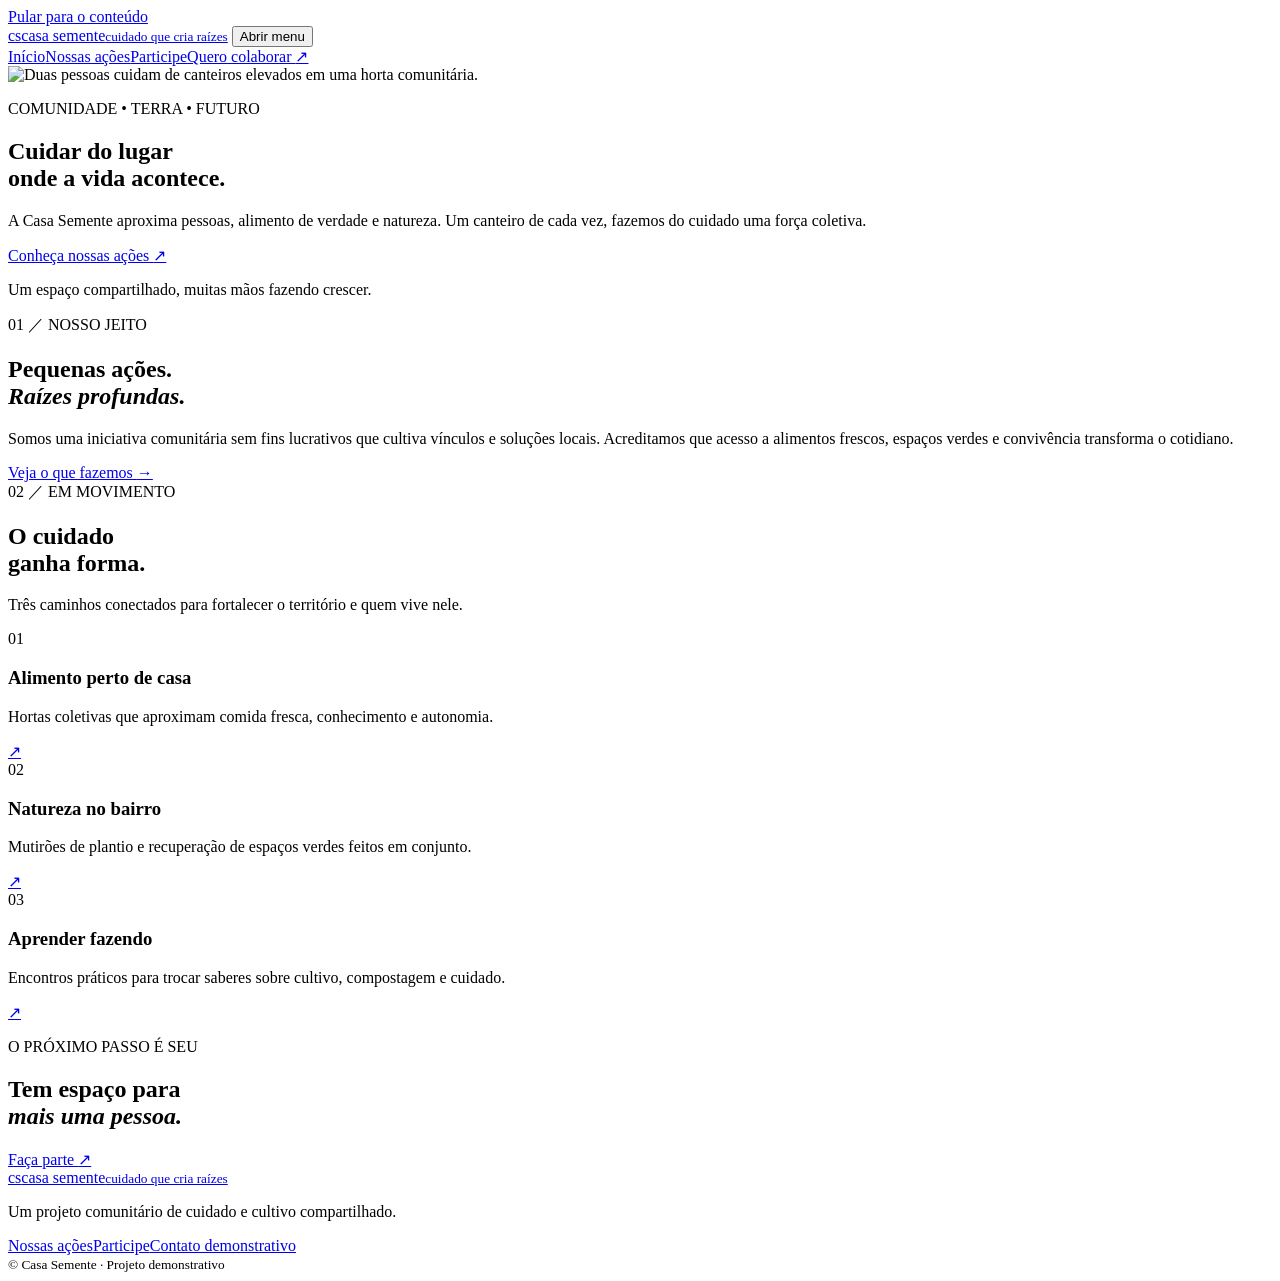
==== index.html @ de277dac "Add files via upload" ====
<!doctype html>
<html lang="pt-BR">
  <head>
    <meta charset="UTF-8" />
    <meta name="viewport" content="width=device-width, initial-scale=1.0" />
    <meta name="theme-color" content="#f6f4ea" />
    <meta name="description" content="Conheça a Casa Semente, suas ações de cuidado comunitário e formas de colaborar." />
    <title>Casa Semente | Cuidar do lugar onde a vida acontece</title>
    <link rel="stylesheet" href="src/site.css" />
    <script defer src="src/site.js"></script>
  </head>
  <body>
    <a class="skip-link" href="#conteudo">Pular para o conteúdo</a>
    <header class="site-header">
      <a class="wordmark" href="index.html" aria-label="Casa Semente, página inicial"><span class="wordmark-symbol" aria-hidden="true">cs</span><span>casa semente<small>cuidado que cria raízes</small></span></a>
      <button class="menu-toggle" type="button" aria-expanded="false" aria-controls="site-nav"><span class="menu-icon" aria-hidden="true"></span><span class="visually-hidden">Abrir menu</span></button>
      <nav class="site-nav" id="site-nav" aria-label="Navegação principal"><a href="index.html" aria-current="page">Início</a><a href="projetos.html">Nossas ações</a><a href="cadastro.html">Participe</a><a class="nav-cta" href="cadastro.html#formulario">Quero colaborar <span aria-hidden="true">↗</span></a></nav>
    </header>
    <main id="conteudo">
      <section class="home-hero" aria-labelledby="hero-title">
        <picture class="hero-image"><source srcset="assets/horta-comunitaria.webp" type="image/webp" /><img src="assets/horta-comunitaria.jpg" alt="Duas pessoas cuidam de canteiros elevados em uma horta comunitária." width="1440" height="900" fetchpriority="high" /></picture>
        <div class="hero-shade"></div>
        <div class="hero-content"><p class="eyebrow light-eyebrow"><span></span> COMUNIDADE • TERRA • FUTURO</p><h1 id="hero-title">Cuidar do lugar<br />onde a vida acontece.</h1><p class="hero-intro">A Casa Semente aproxima pessoas, alimento de verdade e natureza. Um canteiro de cada vez, fazemos do cuidado uma força coletiva.</p><a class="button button-coral" href="projetos.html">Conheça nossas ações <span aria-hidden="true">↗</span></a></div>
        <p class="hero-caption">Um espaço compartilhado, muitas mãos fazendo crescer.</p>
      </section>
      <section class="intro-band section-wrap" aria-labelledby="intro-title"><div class="section-index">01 <span>／</span> NOSSO JEITO</div><div class="intro-copy"><h2 id="intro-title">Pequenas ações.<br /><em>Raízes profundas.</em></h2><div class="intro-description"><p>Somos uma iniciativa comunitária sem fins lucrativos que cultiva vínculos e soluções locais. Acreditamos que acesso a alimentos frescos, espaços verdes e convivência transforma o cotidiano.</p><a class="text-link" href="projetos.html">Veja o que fazemos <span aria-hidden="true">→</span></a></div></div></section>
      <section class="focus-band" aria-labelledby="focus-title"><div class="section-wrap focus-inner"><div class="section-index">02 <span>／</span> EM MOVIMENTO</div><div class="focus-heading"><h2 id="focus-title">O cuidado<br />ganha forma.</h2><p>Três caminhos conectados para fortalecer o território e quem vive nele.</p></div><div class="focus-list">
        <article class="focus-item"><span class="focus-number">01</span><div><h3>Alimento perto de casa</h3><p>Hortas coletivas que aproximam comida fresca, conhecimento e autonomia.</p></div><a class="focus-mark" href="projetos.html#hortas" aria-label="Saiba mais sobre as hortas">↗</a></article>
        <article class="focus-item"><span class="focus-number">02</span><div><h3>Natureza no bairro</h3><p>Mutirões de plantio e recuperação de espaços verdes feitos em conjunto.</p></div><a class="focus-mark" href="projetos.html#mutiroes" aria-label="Saiba mais sobre os mutirões">↗</a></article>
        <article class="focus-item"><span class="focus-number">03</span><div><h3>Aprender fazendo</h3><p>Encontros práticos para trocar saberes sobre cultivo, compostagem e cuidado.</p></div><a class="focus-mark" href="projetos.html#aprendizado" aria-label="Saiba mais sobre os encontros">↗</a></article>
      </div></div></section>
      <section class="join-band section-wrap" aria-labelledby="join-title"><p class="eyebrow">O PRÓXIMO PASSO É SEU</p><div class="join-row"><h2 id="join-title">Tem espaço para<br /><em>mais uma pessoa.</em></h2><a class="button button-dark" href="cadastro.html">Faça parte <span aria-hidden="true">↗</span></a></div></section>
    </main>
    <footer class="site-footer"><a class="wordmark footer-wordmark" href="index.html"><span class="wordmark-symbol" aria-hidden="true">cs</span><span>casa semente<small>cuidado que cria raízes</small></span></a><p>Um projeto comunitário de cuidado e cultivo compartilhado.</p><div class="footer-links"><a href="projetos.html">Nossas ações</a><a href="cadastro.html">Participe</a><a href="mailto:contato@example.org">Contato demonstrativo</a></div><small class="copyright">© Casa Semente · Projeto demonstrativo</small></footer>
  </body>
</html>
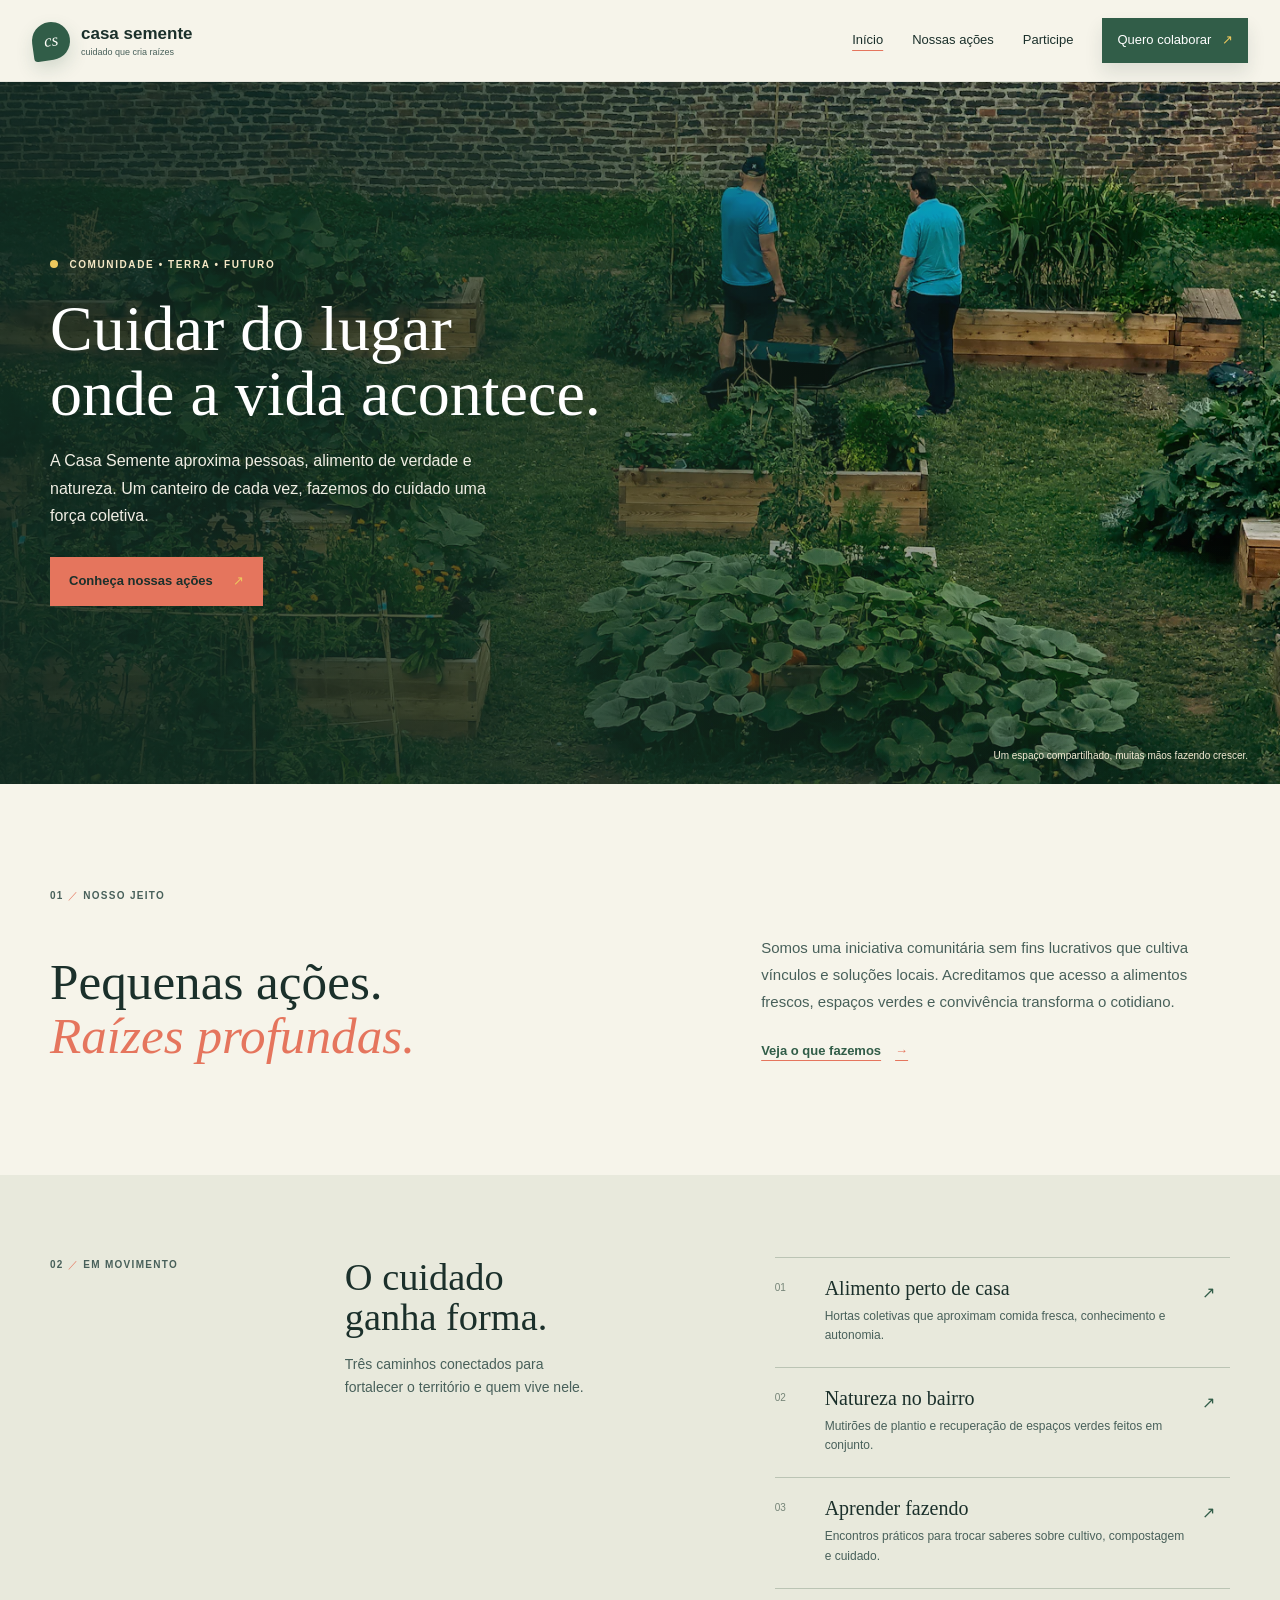
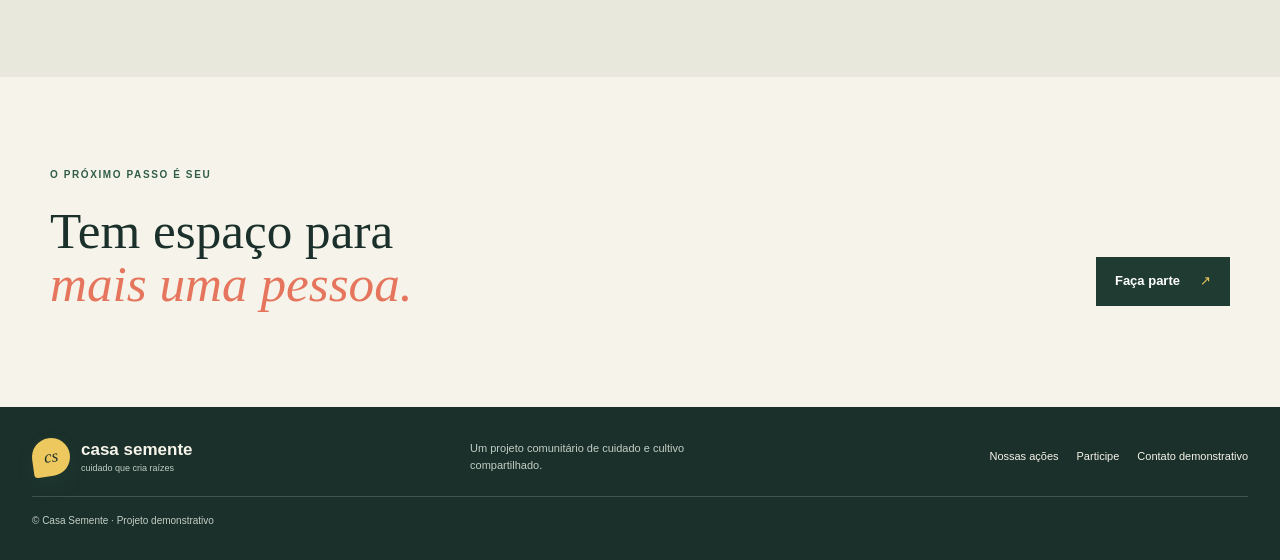
==== commit 0a763762: ":tada: Commit inicial" ====
--- a/index.html
+++ b/index.html
@@ -1,36 +1,36 @@
-<!doctype html>
-<html lang="pt-BR">
-  <head>
-    <meta charset="UTF-8" />
-    <meta name="viewport" content="width=device-width, initial-scale=1.0" />
-    <meta name="theme-color" content="#f6f4ea" />
-    <meta name="description" content="Conheça a Casa Semente, suas ações de cuidado comunitário e formas de colaborar." />
-    <title>Casa Semente | Cuidar do lugar onde a vida acontece</title>
-    <link rel="stylesheet" href="src/site.css" />
-    <script defer src="src/site.js"></script>
-  </head>
-  <body>
-    <a class="skip-link" href="#conteudo">Pular para o conteúdo</a>
-    <header class="site-header">
-      <a class="wordmark" href="index.html" aria-label="Casa Semente, página inicial"><span class="wordmark-symbol" aria-hidden="true">cs</span><span>casa semente<small>cuidado que cria raízes</small></span></a>
-      <button class="menu-toggle" type="button" aria-expanded="false" aria-controls="site-nav"><span class="menu-icon" aria-hidden="true"></span><span class="visually-hidden">Abrir menu</span></button>
-      <nav class="site-nav" id="site-nav" aria-label="Navegação principal"><a href="index.html" aria-current="page">Início</a><a href="projetos.html">Nossas ações</a><a href="cadastro.html">Participe</a><a class="nav-cta" href="cadastro.html#formulario">Quero colaborar <span aria-hidden="true">↗</span></a></nav>
-    </header>
-    <main id="conteudo">
-      <section class="home-hero" aria-labelledby="hero-title">
-        <picture class="hero-image"><source srcset="assets/horta-comunitaria.webp" type="image/webp" /><img src="assets/horta-comunitaria.jpg" alt="Duas pessoas cuidam de canteiros elevados em uma horta comunitária." width="1440" height="900" fetchpriority="high" /></picture>
-        <div class="hero-shade"></div>
-        <div class="hero-content"><p class="eyebrow light-eyebrow"><span></span> COMUNIDADE • TERRA • FUTURO</p><h1 id="hero-title">Cuidar do lugar<br />onde a vida acontece.</h1><p class="hero-intro">A Casa Semente aproxima pessoas, alimento de verdade e natureza. Um canteiro de cada vez, fazemos do cuidado uma força coletiva.</p><a class="button button-coral" href="projetos.html">Conheça nossas ações <span aria-hidden="true">↗</span></a></div>
-        <p class="hero-caption">Um espaço compartilhado, muitas mãos fazendo crescer.</p>
-      </section>
-      <section class="intro-band section-wrap" aria-labelledby="intro-title"><div class="section-index">01 <span>／</span> NOSSO JEITO</div><div class="intro-copy"><h2 id="intro-title">Pequenas ações.<br /><em>Raízes profundas.</em></h2><div class="intro-description"><p>Somos uma iniciativa comunitária sem fins lucrativos que cultiva vínculos e soluções locais. Acreditamos que acesso a alimentos frescos, espaços verdes e convivência transforma o cotidiano.</p><a class="text-link" href="projetos.html">Veja o que fazemos <span aria-hidden="true">→</span></a></div></div></section>
-      <section class="focus-band" aria-labelledby="focus-title"><div class="section-wrap focus-inner"><div class="section-index">02 <span>／</span> EM MOVIMENTO</div><div class="focus-heading"><h2 id="focus-title">O cuidado<br />ganha forma.</h2><p>Três caminhos conectados para fortalecer o território e quem vive nele.</p></div><div class="focus-list">
-        <article class="focus-item"><span class="focus-number">01</span><div><h3>Alimento perto de casa</h3><p>Hortas coletivas que aproximam comida fresca, conhecimento e autonomia.</p></div><a class="focus-mark" href="projetos.html#hortas" aria-label="Saiba mais sobre as hortas">↗</a></article>
-        <article class="focus-item"><span class="focus-number">02</span><div><h3>Natureza no bairro</h3><p>Mutirões de plantio e recuperação de espaços verdes feitos em conjunto.</p></div><a class="focus-mark" href="projetos.html#mutiroes" aria-label="Saiba mais sobre os mutirões">↗</a></article>
-        <article class="focus-item"><span class="focus-number">03</span><div><h3>Aprender fazendo</h3><p>Encontros práticos para trocar saberes sobre cultivo, compostagem e cuidado.</p></div><a class="focus-mark" href="projetos.html#aprendizado" aria-label="Saiba mais sobre os encontros">↗</a></article>
-      </div></div></section>
-      <section class="join-band section-wrap" aria-labelledby="join-title"><p class="eyebrow">O PRÓXIMO PASSO É SEU</p><div class="join-row"><h2 id="join-title">Tem espaço para<br /><em>mais uma pessoa.</em></h2><a class="button button-dark" href="cadastro.html">Faça parte <span aria-hidden="true">↗</span></a></div></section>
-    </main>
-    <footer class="site-footer"><a class="wordmark footer-wordmark" href="index.html"><span class="wordmark-symbol" aria-hidden="true">cs</span><span>casa semente<small>cuidado que cria raízes</small></span></a><p>Um projeto comunitário de cuidado e cultivo compartilhado.</p><div class="footer-links"><a href="projetos.html">Nossas ações</a><a href="cadastro.html">Participe</a><a href="mailto:contato@example.org">Contato demonstrativo</a></div><small class="copyright">© Casa Semente · Projeto demonstrativo</small></footer>
-  </body>
-</html>
+<!doctype html>
+<html lang="pt-BR">
+  <head>
+    <meta charset="UTF-8" />
+    <meta name="viewport" content="width=device-width, initial-scale=1.0" />
+    <meta name="theme-color" content="#f6f4ea" />
+    <meta name="description" content="Conheça a Casa Semente, suas ações de cuidado comunitário e formas de colaborar." />
+    <title>Casa Semente | Cuidar do lugar onde a vida acontece</title>
+    <link rel="stylesheet" href="src/site.css" />
+    <script defer src="src/site.js"></script>
+  </head>
+  <body>
+    <a class="skip-link" href="#conteudo">Pular para o conteúdo</a>
+    <header class="site-header">
+      <a class="wordmark" href="index.html" aria-label="Casa Semente, página inicial"><span class="wordmark-symbol" aria-hidden="true">cs</span><span>casa semente<small>cuidado que cria raízes</small></span></a>
+      <button class="menu-toggle" type="button" aria-expanded="false" aria-controls="site-nav"><span class="menu-icon" aria-hidden="true"></span><span class="visually-hidden">Abrir menu</span></button>
+      <nav class="site-nav" id="site-nav" aria-label="Navegação principal"><a href="index.html" aria-current="page">Início</a><a href="projetos.html">Nossas ações</a><a href="cadastro.html">Participe</a><a class="nav-cta" href="cadastro.html#formulario">Quero colaborar <span aria-hidden="true">↗</span></a></nav>
+    </header>
+    <main id="conteudo">
+      <section class="home-hero" aria-labelledby="hero-title">
+        <picture class="hero-image"><source srcset="assets/horta-comunitaria.webp" type="image/webp" /><img src="assets/horta-comunitaria.jpg" alt="Duas pessoas cuidam de canteiros elevados em uma horta comunitária." width="1440" height="900" fetchpriority="high" /></picture>
+        <div class="hero-shade"></div>
+        <div class="hero-content"><p class="eyebrow light-eyebrow"><span></span> COMUNIDADE • TERRA • FUTURO</p><h1 id="hero-title">Cuidar do lugar<br />onde a vida acontece.</h1><p class="hero-intro">A Casa Semente aproxima pessoas, alimento de verdade e natureza. Um canteiro de cada vez, fazemos do cuidado uma força coletiva.</p><a class="button button-coral" href="projetos.html">Conheça nossas ações <span aria-hidden="true">↗</span></a></div>
+        <p class="hero-caption">Um espaço compartilhado, muitas mãos fazendo crescer.</p>
+      </section>
+      <section class="intro-band section-wrap" aria-labelledby="intro-title"><div class="section-index">01 <span>／</span> NOSSO JEITO</div><div class="intro-copy"><h2 id="intro-title">Pequenas ações.<br /><em>Raízes profundas.</em></h2><div class="intro-description"><p>Somos uma iniciativa comunitária sem fins lucrativos que cultiva vínculos e soluções locais. Acreditamos que acesso a alimentos frescos, espaços verdes e convivência transforma o cotidiano.</p><a class="text-link" href="projetos.html">Veja o que fazemos <span aria-hidden="true">→</span></a></div></div></section>
+      <section class="focus-band" aria-labelledby="focus-title"><div class="section-wrap focus-inner"><div class="section-index">02 <span>／</span> EM MOVIMENTO</div><div class="focus-heading"><h2 id="focus-title">O cuidado<br />ganha forma.</h2><p>Três caminhos conectados para fortalecer o território e quem vive nele.</p></div><div class="focus-list">
+        <article class="focus-item"><span class="focus-number">01</span><div><h3>Alimento perto de casa</h3><p>Hortas coletivas que aproximam comida fresca, conhecimento e autonomia.</p></div><a class="focus-mark" href="projetos.html#hortas" aria-label="Saiba mais sobre as hortas">↗</a></article>
+        <article class="focus-item"><span class="focus-number">02</span><div><h3>Natureza no bairro</h3><p>Mutirões de plantio e recuperação de espaços verdes feitos em conjunto.</p></div><a class="focus-mark" href="projetos.html#mutiroes" aria-label="Saiba mais sobre os mutirões">↗</a></article>
+        <article class="focus-item"><span class="focus-number">03</span><div><h3>Aprender fazendo</h3><p>Encontros práticos para trocar saberes sobre cultivo, compostagem e cuidado.</p></div><a class="focus-mark" href="projetos.html#aprendizado" aria-label="Saiba mais sobre os encontros">↗</a></article>
+      </div></div></section>
+      <section class="join-band section-wrap" aria-labelledby="join-title"><p class="eyebrow">O PRÓXIMO PASSO É SEU</p><div class="join-row"><h2 id="join-title">Tem espaço para<br /><em>mais uma pessoa.</em></h2><a class="button button-dark" href="cadastro.html">Faça parte <span aria-hidden="true">↗</span></a></div></section>
+    </main>
+    <footer class="site-footer"><a class="wordmark footer-wordmark" href="index.html"><span class="wordmark-symbol" aria-hidden="true">cs</span><span>casa semente<small>cuidado que cria raízes</small></span></a><p>Um projeto comunitário de cuidado e cultivo compartilhado.</p><div class="footer-links"><a href="projetos.html">Nossas ações</a><a href="cadastro.html">Participe</a><a href="mailto:contato@example.org">Contato demonstrativo</a></div><small class="copyright">© Casa Semente · Projeto demonstrativo</small></footer>
+  </body>
+</html>
--- a/src/site.css
+++ b/src/site.css
@@ -0,0 +1,987 @@
+:root {
+  color-scheme: light;
+  --ink: #1b302b;
+  --ink-soft: #48605a;
+  --paper: #f6f4ea;
+  --paper-light: #fffef9;
+  --green: #315d48;
+  --green-deep: #203c32;
+  --coral: #e5755d;
+  --yellow: #edc85e;
+  --line: #d7d8c9;
+  --shadow: rgba(27, 48, 43, 0.08);
+  --serif: Georgia, "Times New Roman", serif;
+  --sans: "Trebuchet MS", "Segoe UI", sans-serif;
+  font-family: var(--sans);
+  color: var(--ink);
+  background: var(--paper);
+  font-synthesis: none;
+  text-rendering: optimizeLegibility;
+}
+
+* { box-sizing: border-box; }
+html { min-width: 320px; scroll-behavior: smooth; }
+body {
+  min-width: 320px;
+  margin: 0;
+  background: var(--paper);
+  color: var(--ink);
+  line-height: 1.6;
+  font-family: var(--sans);
+}
+img { max-width: 100%; display: block; }
+button, input, select { font: inherit; }
+button, a { -webkit-tap-highlight-color: transparent; }
+a { color: inherit; }
+a:focus-visible, button:focus-visible, input:focus-visible, select:focus-visible {
+  outline: 3px solid #d4543d;
+  outline-offset: 4px;
+}
+::selection { color: var(--ink); background: var(--yellow); }
+.visually-hidden {
+  position: absolute;
+  width: 1px;
+  height: 1px;
+  overflow: hidden;
+  clip: rect(0, 0, 0, 0);
+  white-space: nowrap;
+}
+.skip-link {
+  position: fixed;
+  z-index: 20;
+  top: 12px;
+  left: 12px;
+  padding: 12px 16px;
+  transform: translateY(-180%);
+  background: var(--ink);
+  color: #fff;
+  text-decoration: none;
+  transition: transform 150ms ease;
+}
+.skip-link:focus { transform: translateY(0); }
+.section-wrap {
+  width: min(1180px, calc(100% - 64px));
+  margin-inline: auto;
+}
+
+.site-header {
+  position: relative;
+  z-index: 10;
+  display: flex;
+  min-height: 82px;
+  align-items: center;
+  justify-content: space-between;
+  gap: 28px;
+  padding: 0 max(32px, calc((100% - 1330px) / 2));
+  background: rgba(246, 244, 234, 0.96);
+  backdrop-filter: blur(6px);
+  border-bottom: 1px solid rgba(27, 48, 43, 0.08);
+}
+.wordmark {
+  display: inline-flex;
+  align-items: center;
+  gap: 11px;
+  text-decoration: none;
+  font-weight: 700;
+  font-size: 17px;
+  line-height: 1;
+}
+.wordmark-symbol {
+  display: grid;
+  width: 38px;
+  height: 38px;
+  place-items: center;
+  border-radius: 50% 50% 50% 10%;
+  transform: rotate(-8deg);
+  background: var(--green);
+  color: var(--paper-light);
+  font: italic 17px var(--serif);
+  box-shadow: 0 8px 18px rgba(49, 93, 72, 0.18);
+}
+.wordmark > span:last-child {
+  display: grid;
+  gap: 6px;
+}
+.wordmark small {
+  color: var(--ink-soft);
+  font-size: 9px;
+  font-weight: 400;
+}
+.site-nav {
+  display: flex;
+  align-items: center;
+  gap: 29px;
+  font-size: 13px;
+}
+.site-nav a,
+.footer-links a {
+  text-decoration: none;
+}
+.site-nav a:not(.nav-cta):hover,
+.footer-links a:hover {
+  text-decoration: underline;
+  text-decoration-color: var(--coral);
+  text-underline-offset: 5px;
+}
+.site-nav [aria-current="page"] {
+  text-decoration: underline;
+  text-decoration-color: var(--coral);
+  text-underline-offset: 6px;
+}
+.nav-cta {
+  padding: 12px 15px;
+  background: var(--green);
+  color: #fff;
+  box-shadow: 0 10px 18px rgba(32, 60, 50, 0.12);
+}
+.nav-cta span {
+  margin-left: 7px;
+  color: var(--yellow);
+}
+.menu-toggle { display: none; }
+
+.home-hero {
+  position: relative;
+  display: flex;
+  min-height: 650px;
+  max-height: 780px;
+  height: min(76vw, 78svh);
+  align-items: center;
+  overflow: hidden;
+  background: #42624e;
+  color: #fff;
+}
+.hero-image,
+.hero-image img,
+.hero-shade {
+  position: absolute;
+  inset: 0;
+  width: 100%;
+  height: 100%;
+}
+.hero-image img {
+  object-fit: cover;
+  object-position: center 57%;
+}
+.hero-shade {
+  background: linear-gradient(90deg, rgba(18, 42, 34, 0.84) 0%, rgba(22, 46, 36, 0.62) 43%, rgba(22, 46, 36, 0.05) 100%), linear-gradient(0deg, rgba(18, 42, 34, 0.4), transparent 34%);
+}
+.hero-content {
+  position: relative;
+  width: min(1180px, calc(100% - 64px));
+  margin: -3px auto 0;
+}
+.eyebrow {
+  margin: 0 0 23px;
+  color: var(--green);
+  font-size: 10px;
+  font-weight: 700;
+  letter-spacing: 1.6px;
+}
+.eyebrow > span {
+  display: inline-block;
+  width: 8px;
+  height: 8px;
+  margin-right: 7px;
+  border-radius: 50%;
+  background: var(--coral);
+}
+.light-eyebrow { color: #f5e8c6; }
+.light-eyebrow > span { background: var(--yellow); }
+h1, h2, h3, p { margin-top: 0; }
+h1, h2 {
+  font-family: var(--serif);
+  font-weight: 400;
+  letter-spacing: 0;
+}
+.home-hero h1 {
+  max-width: 720px;
+  margin-bottom: 21px;
+  font-size: clamp(2.8rem, 5vw, 4.25rem);
+  line-height: 1.02;
+}
+h1 em, h2 em { color: var(--coral); font-weight: 400; }
+.home-hero h1 em { color: #f2cd67; }
+.hero-intro {
+  max-width: 475px;
+  margin-bottom: 28px;
+  color: #f0eee4;
+  font-size: 1rem;
+  line-height: 1.7;
+}
+.button {
+  display: inline-flex;
+  min-height: 49px;
+  align-items: center;
+  justify-content: center;
+  gap: 20px;
+  padding: 0 19px;
+  border: 0;
+  text-decoration: none;
+  font-size: 13px;
+  font-weight: 700;
+  cursor: pointer;
+  transition: transform 160ms ease, background 160ms ease, box-shadow 160ms ease;
+}
+.button:hover {
+  transform: translateY(-2px);
+  box-shadow: 0 12px 18px rgba(27, 48, 43, 0.12);
+}
+.button-coral {
+  background: var(--coral);
+  color: #1b302b;
+}
+.button-coral:hover { background: #f28a71; }
+.button-dark {
+  background: var(--green-deep);
+  color: #fff;
+}
+.button-dark:hover { background: var(--green); }
+.button span { color: var(--yellow); }
+.hero-caption {
+  position: absolute;
+  right: 32px;
+  bottom: 20px;
+  margin: 0;
+  color: #f3ead4;
+  font-size: 10px;
+}
+
+.intro-band { padding-block: 104px 112px; }
+.section-index {
+  color: var(--ink-soft);
+  font-size: 10px;
+  font-weight: 700;
+  letter-spacing: 1.3px;
+}
+.section-index span { color: var(--coral); }
+.intro-copy {
+  display: grid;
+  grid-template-columns: 1fr 0.72fr;
+  align-items: end;
+  gap: 60px;
+  margin-top: 30px;
+}
+.intro-copy h2,
+.focus-heading h2,
+.join-row h2,
+.project-copy h2,
+.learning-inner h2,
+.support-inner > h2,
+.form-aside h2 {
+  margin: 0;
+  font-size: clamp(2.2rem, 4vw, 3.3rem);
+  line-height: 1.05;
+}
+.intro-description { max-width: 450px; }
+.intro-description p,
+.project-copy > p:not(.eyebrow) {
+  margin-bottom: 22px;
+  color: var(--ink-soft);
+  font-size: 15px;
+  line-height: 1.8;
+}
+.text-link {
+  display: inline-flex;
+  align-items: center;
+  gap: 14px;
+  color: var(--green);
+  font-size: 13px;
+  font-weight: 700;
+  text-decoration-color: var(--coral);
+  text-underline-offset: 5px;
+}
+.text-link span {
+  color: var(--coral);
+  transition: transform 150ms ease;
+}
+.text-link:hover span { transform: translateX(4px); }
+
+.focus-band {
+  padding-block: 82px 88px;
+  background: #e8e9dc;
+}
+.focus-inner {
+  display: grid;
+  grid-template-columns: 0.65fr 1fr 1.18fr;
+  gap: 44px;
+}
+.focus-heading h2 { font-size: clamp(2rem, 3vw, 2.7rem); }
+.focus-heading > p {
+  max-width: 250px;
+  margin: 16px 0 0;
+  color: var(--ink-soft);
+  font-size: 14px;
+  line-height: 1.6;
+}
+.focus-list { border-top: 1px solid #bbc4b4; }
+.focus-item {
+  display: grid;
+  grid-template-columns: 36px 1fr 28px;
+  align-items: start;
+  gap: 14px;
+  padding: 22px 0;
+  border-bottom: 1px solid #bbc4b4;
+}
+.focus-number { color: #758477; font-size: 10px; }
+.focus-item h3 {
+  margin: -3px 0 7px;
+  font: 400 20px var(--serif);
+}
+.focus-item p {
+  max-width: 390px;
+  margin: 0;
+  color: var(--ink-soft);
+  font-size: 12px;
+  line-height: 1.6;
+}
+.focus-mark {
+  color: var(--green);
+  font-size: 16px;
+  text-decoration: none;
+}
+.focus-mark:hover { color: #b74f3b; }
+.join-band { padding-block: 90px 96px; }
+.join-band > .eyebrow { margin-bottom: 21px; }
+.join-row {
+  display: flex;
+  align-items: end;
+  justify-content: space-between;
+  gap: 30px;
+}
+.join-row .button { margin-bottom: 5px; }
+
+.site-footer {
+  display: grid;
+  grid-template-columns: 1fr 1.2fr auto;
+  align-items: center;
+  gap: 20px 32px;
+  padding: 31px max(32px, calc((100% - 1330px) / 2));
+  background: var(--ink);
+  color: #f6f4ea;
+}
+.footer-wordmark .wordmark-symbol { background: var(--yellow); color: var(--ink); }
+.footer-wordmark small,
+.site-footer > p,
+.copyright { color: #c2cec4; }
+.site-footer > p {
+  max-width: 230px;
+  margin: 0;
+  font-size: 11px;
+  line-height: 1.6;
+}
+.footer-links {
+  display: flex;
+  flex-wrap: wrap;
+  gap: 18px;
+  font-size: 11px;
+}
+.copyright {
+  grid-column: 1 / -1;
+  padding-top: 16px;
+  border-top: 1px solid #41534a;
+  font-size: 10px;
+}
+
+.page-intro { padding-block: 93px 64px; }
+.page-intro h1,
+.signup-intro h1 {
+  margin: 0 0 22px;
+  font-size: clamp(2.7rem, 5vw, 4rem);
+  line-height: 1.02;
+}
+.page-lede {
+  max-width: 490px;
+  margin: 0;
+  color: var(--ink-soft);
+  font-size: 16px;
+  line-height: 1.7;
+}
+.project-feature {
+  display: grid;
+  grid-template-columns: 1fr 1fr;
+  min-height: 540px;
+  background: #e9eadf;
+}
+.project-photo {
+  position: relative;
+  min-height: 480px;
+  overflow: hidden;
+  background: #829675;
+}
+.project-photo picture,
+.project-photo img {
+  display: block;
+  width: 100%;
+  height: 100%;
+}
+.project-photo img {
+  position: absolute;
+  inset: 0;
+  object-fit: cover;
+}
+.project-photo-coral { background: #bb795e; }
+.photo-label {
+  position: absolute;
+  bottom: 20px;
+  left: 22px;
+  padding: 10px 13px;
+  background: var(--paper);
+  color: var(--ink);
+  font-size: 9px;
+  font-weight: 700;
+  letter-spacing: 1px;
+}
+.photo-label span { margin-inline: 5px; color: var(--coral); }
+.project-copy {
+  display: flex;
+  max-width: 590px;
+  flex-direction: column;
+  align-items: flex-start;
+  justify-content: center;
+  padding: 70px clamp(38px, 7vw, 112px);
+}
+.project-copy .eyebrow { margin-bottom: 18px; }
+.project-copy h2 { margin-bottom: 17px; }
+.project-copy > p:not(.eyebrow) { font-size: 14px; }
+.detail-list {
+  display: grid;
+  gap: 10px;
+  margin: 0 0 23px;
+  padding: 0;
+  color: var(--ink);
+  font-size: 12px;
+  list-style: none;
+}
+.detail-list li::before {
+  content: "↗";
+  margin-right: 9px;
+  color: var(--coral);
+}
+.project-reverse .project-photo { order: 2; }
+.project-reverse .project-copy {
+  order: 1;
+  justify-self: end;
+}
+.learning-band {
+  padding-block: 80px;
+  background: #e2e8dc;
+}
+.learning-inner { max-width: 1180px; }
+.learning-inner h2 { margin-bottom: 16px; }
+.learning-inner > p:not(.eyebrow) {
+  max-width: 620px;
+  margin-bottom: 18px;
+  color: var(--ink-soft);
+  font-size: 14px;
+  line-height: 1.7;
+}
+.support-band {
+  padding-block: 84px 72px;
+  background: var(--green-deep);
+  color: var(--paper-light);
+}
+.support-inner > .eyebrow { margin-bottom: 20px; }
+.support-inner > h2 { font-size: clamp(2.3rem, 4vw, 3.1rem); }
+.support-options {
+  display: grid;
+  grid-template-columns: 1fr 1fr;
+  gap: 50px;
+  margin-top: 43px;
+}
+.support-option {
+  display: grid;
+  grid-template-columns: 38px 1fr;
+  column-gap: 17px;
+  padding-top: 18px;
+  border-top: 1px solid #637469;
+}
+.support-icon {
+  grid-row: span 3;
+  display: grid;
+  width: 34px;
+  height: 34px;
+  place-items: center;
+  border: 1px solid #ef8168;
+  border-radius: 50%;
+  color: #ff9c81;
+  font: 12px var(--serif);
+}
+.support-icon-yellow {
+  border-color: var(--yellow);
+  color: var(--yellow);
+}
+.support-option h3 {
+  margin: 4px 0 10px;
+  font: 26px var(--serif);
+}
+.support-option p {
+  max-width: 430px;
+  margin-bottom: 18px;
+  color: #d0dacf;
+  font-size: 13px;
+  line-height: 1.7;
+}
+.support-option a {
+  width: fit-content;
+  color: #f2d477;
+  font-size: 12px;
+  font-weight: 700;
+  text-underline-offset: 4px;
+}
+.support-note {
+  max-width: 670px;
+  margin: 34px 0 0;
+  color: #d0dacf;
+  font-size: 11px;
+  line-height: 1.6;
+}
+
+.signup-main { padding-bottom: 88px; }
+.signup-intro {
+  display: grid;
+  grid-template-columns: 1fr 0.65fr;
+  align-items: end;
+  gap: 50px;
+  padding-block: 86px 62px;
+}
+.signup-intro h1 { margin-bottom: 0; }
+.signup-lede {
+  max-width: 410px;
+  margin: 0 0 5px;
+  color: var(--ink-soft);
+  font-size: 15px;
+  line-height: 1.75;
+}
+.form-layout {
+  display: grid;
+  grid-template-columns: 0.7fr 1.3fr;
+  align-items: start;
+  gap: 74px;
+}
+.form-aside {
+  position: sticky;
+  top: 28px;
+  padding-top: 11px;
+}
+.form-aside .section-index { margin-bottom: 20px; }
+.form-aside h3 {
+  margin: 0 0 17px;
+  font: 400 43px/1.05 var(--serif);
+}
+.form-aside > p:not(.section-index) {
+  max-width: 300px;
+  color: var(--ink-soft);
+  font-size: 13px;
+  line-height: 1.7;
+}
+.form-aside > p > span { color: #bb4d37; }
+.privacy-note {
+  display: grid;
+  grid-template-columns: 24px 1fr;
+  gap: 11px;
+  max-width: 330px;
+  margin-top: 25px;
+  padding: 16px;
+  background: #e9eadf;
+  border: 1px solid rgba(49, 93, 72, 0.12);
+}
+.privacy-note > span {
+  display: grid;
+  width: 21px;
+  height: 21px;
+  place-items: center;
+  border: 1px solid var(--green);
+  border-radius: 50%;
+  color: var(--green);
+  font: 13px var(--serif);
+}
+.privacy-note p {
+  margin: 0;
+  color: var(--ink-soft);
+  font-size: 11px;
+  line-height: 1.6;
+}
+.aside-contact {
+  margin-top: 21px;
+  font-size: 12px !important;
+}
+.aside-contact a {
+  display: block;
+  margin-top: 5px;
+  color: var(--green);
+  font-weight: 700;
+  text-underline-offset: 4px;
+}
+.signup-form { min-width: 0; }
+.signup-form fieldset {
+  min-width: 0;
+  margin: 0 0 25px;
+  padding: 0 0 27px;
+  border: 0;
+  border-bottom: 1px solid var(--line);
+}
+.signup-form legend {
+  width: 100%;
+  padding: 0 0 19px;
+  font: 25px var(--serif);
+}
+.signup-form legend span {
+  margin-right: 11px;
+  color: var(--coral);
+  font: 11px var(--sans);
+}
+.form-grid {
+  display: grid;
+  grid-template-columns: 1fr 1fr;
+  gap: 19px 16px;
+}
+.field {
+  display: grid;
+  align-content: start;
+  gap: 7px;
+  min-width: 0;
+}
+.field-wide { grid-column: 1 / -1; }
+.field label {
+  font-size: 12px;
+  font-weight: 700;
+}
+.field label > span,
+.consent-row label > span > span { color: #b44935; }
+.field input,
+.field select {
+  width: 100%;
+  min-height: 47px;
+  padding: 0 12px;
+  border: 1px solid #b8c0b4;
+  border-radius: 0;
+  background: var(--paper-light);
+  color: var(--ink);
+  font-size: 13px;
+  transition: border-color 120ms ease, box-shadow 120ms ease;
+}
+.field input::placeholder { color: #89958b; }
+.field input:focus,
+.field select:focus {
+  border-color: var(--green);
+  box-shadow: 0 0 0 3px rgba(49, 93, 72, 0.09);
+  outline: none;
+}
+.field small {
+  color: var(--ink-soft);
+  font-size: 10px;
+  line-height: 1.5;
+}
+.fieldset-intro {
+  margin: -5px 0 16px;
+  color: var(--ink-soft);
+  font-size: 12px;
+}
+.choice-list { display: grid; gap: 10px; }
+.choice {
+  position: relative;
+  display: flex;
+  min-height: 70px;
+  align-items: center;
+  gap: 13px;
+  padding: 12px 14px;
+  border: 1px solid #b8c0b4;
+  background: var(--paper-light);
+  cursor: pointer;
+}
+.choice:has(input:checked) {
+  border-color: var(--green);
+  background: #edf0e8;
+}
+.choice input {
+  position: absolute;
+  width: 1px;
+  height: 1px;
+  opacity: 0;
+}
+.choice input:focus-visible + .choice-box {
+  outline: 3px solid #d4543d;
+  outline-offset: 3px;
+}
+.choice-box {
+  display: grid;
+  width: 20px;
+  height: 20px;
+  flex: 0 0 20px;
+  place-items: center;
+  border: 1px solid #75877b;
+  background: #fff;
+}
+.choice input:checked + .choice-box {
+  border-color: var(--green);
+  background: var(--green);
+}
+.choice input:checked + .choice-box::after {
+  content: "✓";
+  color: #fff;
+  font-size: 13px;
+}
+.choice > span:last-child {
+  display: grid;
+  gap: 5px;
+}
+.choice strong { font-size: 12px; }
+.choice small {
+  color: var(--ink-soft);
+  font-size: 11px;
+}
+.consent-row { margin: 4px 0 20px; }
+.consent-row label {
+  display: flex;
+  align-items: flex-start;
+  gap: 10px;
+  cursor: pointer;
+}
+.consent-row input {
+  width: 17px;
+  height: 17px;
+  flex: 0 0 17px;
+  accent-color: var(--green);
+}
+.consent-row label > span {
+  color: var(--ink-soft);
+  font-size: 11px;
+  line-height: 1.6;
+}
+.submit-button { min-width: 210px; }
+.form-status {
+  margin: 17px 0 0;
+  padding: 14px;
+  border-left: 3px solid var(--green);
+  background: #e8e9dc;
+  color: var(--ink);
+  font-size: 13px;
+  line-height: 1.5;
+}
+.form-status[hidden] { display: none; }
+.form-footnote {
+  max-width: 440px;
+  margin: 16px 0 0;
+  color: var(--ink-soft);
+  font-size: 10px;
+  line-height: 1.6;
+}
+.game-home-link { margin: 22px 0 0; text-align: center; font-size: 12px; }
+.game-home-link a { color: #c9d7b3; }
+
+@media (max-width: 900px) {
+  .section-wrap { width: min(100% - 48px, 720px); }
+  .site-header { padding-inline: 24px; }
+  .site-nav { gap: 18px; }
+  .home-hero { min-height: 610px; height: 74svh; }
+  .focus-inner {
+    grid-template-columns: 0.7fr 1fr;
+    gap: 25px;
+  }
+  .focus-inner > .section-index { grid-column: 1 / -1; }
+  .focus-list { grid-column: 2; }
+  .focus-heading { grid-column: 1; grid-row: 2; }
+  .project-copy { padding: 50px 38px; }
+  .form-layout {
+    grid-template-columns: 0.65fr 1.35fr;
+    gap: 38px;
+  }
+  .site-footer {
+    grid-template-columns: 1fr 1fr;
+    padding-inline: 24px;
+  }
+  .footer-links { grid-column: 1 / -1; }
+}
+
+@media (max-width: 640px) {
+  .section-wrap { width: calc(100% - 40px); }
+  .site-header {
+    min-height: 72px;
+    padding-inline: 20px;
+  }
+  .wordmark { font-size: 15px; }
+  .wordmark-symbol { width: 34px; height: 34px; }
+  .menu-toggle {
+    display: grid;
+    width: 42px;
+    height: 42px;
+    place-items: center;
+    border: 1px solid var(--line);
+    background: transparent;
+    color: var(--ink);
+    cursor: pointer;
+  }
+  .menu-icon,
+  .menu-icon::before,
+  .menu-icon::after {
+    display: block;
+    width: 17px;
+    height: 2px;
+    background: currentColor;
+  }
+  .menu-icon { position: relative; }
+  .menu-icon::before,
+  .menu-icon::after {
+    position: absolute;
+    left: 0;
+    content: "";
+  }
+  .menu-icon::before { top: -6px; }
+  .menu-icon::after { top: 6px; }
+  .site-nav {
+    position: absolute;
+    top: 100%;
+    right: 0;
+    left: 0;
+    display: none;
+    align-items: stretch;
+    gap: 0;
+    padding: 8px 20px 20px;
+    border-top: 1px solid var(--line);
+    background: var(--paper);
+  }
+  .site-nav.is-open { display: grid; }
+  .site-nav a { padding: 13px 5px; }
+  .site-nav .nav-cta { margin-top: 7px; padding-inline: 13px; }
+  .home-hero {
+    min-height: 620px;
+    max-height: 700px;
+    height: 76svh;
+    align-items: end;
+  }
+  .hero-image img { object-position: 56% center; }
+  .hero-shade {
+    background: linear-gradient(0deg, rgba(18, 42, 34, 0.88), rgba(18, 42, 34, 0.28) 75%), linear-gradient(90deg, rgba(18, 42, 34, 0.18), transparent);
+  }
+  .hero-content {
+    width: calc(100% - 40px);
+    margin: 0 auto 72px;
+  }
+  .home-hero h1 { font-size: 47px; }
+  .hero-intro {
+    max-width: 420px;
+    font-size: 14px;
+  }
+  .hero-caption {
+    right: 20px;
+    bottom: 14px;
+    max-width: 200px;
+    font-size: 9px;
+    text-align: right;
+  }
+  .intro-band { padding-block: 69px 74px; }
+  .intro-copy {
+    grid-template-columns: 1fr;
+    gap: 22px;
+    margin-top: 21px;
+  }
+  .intro-copy h2,
+  .join-row h2 { font-size: 41px; }
+  .intro-description p { font-size: 14px; }
+  .focus-band { padding-block: 55px 62px; }
+  .focus-inner {
+    grid-template-columns: 1fr;
+    gap: 18px;
+  }
+  .focus-inner > .section-index,
+  .focus-heading,
+  .focus-list {
+    grid-column: 1;
+    grid-row: auto;
+  }
+  .focus-heading h2 { font-size: 39px; }
+  .focus-heading > p {
+    max-width: 310px;
+    margin-top: 11px;
+  }
+  .focus-list { margin-top: 8px; }
+  .focus-item {
+    grid-template-columns: 28px 1fr 22px;
+    gap: 9px;
+  }
+  .focus-item h3 { font-size: 18px; }
+  .join-band { padding-block: 63px 69px; }
+  .join-row {
+    align-items: flex-start;
+    flex-direction: column;
+    gap: 22px;
+  }
+  .join-row h2 { font-size: 39px; }
+  .site-footer {
+    grid-template-columns: 1fr;
+    gap: 16px;
+    padding: 25px 20px;
+  }
+  .site-footer > p { max-width: 280px; }
+  .footer-links {
+    grid-column: 1;
+    gap: 16px;
+  }
+  .copyright { grid-column: 1; }
+  .page-intro { padding-block: 65px 41px; }
+  .page-intro h1,
+  .signup-intro h1 { font-size: 47px; }
+  .page-lede { font-size: 14px; }
+  .project-feature { grid-template-columns: 1fr; }
+  .project-photo {
+    min-height: 0;
+    aspect-ratio: 1.15;
+  }
+  .project-copy {
+    max-width: none;
+    padding: 37px 22px 43px;
+  }
+  .project-copy h2 { font-size: 41px; }
+  .project-reverse .project-photo { order: 1; }
+  .project-reverse .project-copy {
+    order: 2;
+    justify-self: stretch;
+  }
+  .learning-band { padding-block: 56px; }
+  .learning-inner h2 { font-size: 39px; }
+  .support-band { padding-block: 58px 51px; }
+  .support-inner > h2 { font-size: 41px; }
+  .support-options {
+    grid-template-columns: 1fr;
+    gap: 25px;
+    margin-top: 30px;
+  }
+  .support-option h3 { font-size: 23px; }
+  .support-note { margin-top: 26px; }
+  .signup-main { padding-bottom: 58px; }
+  .signup-intro {
+    grid-template-columns: 1fr;
+    gap: 19px;
+    padding-block: 63px 38px;
+  }
+  .signup-intro h1 { font-size: 44px; }
+  .signup-lede { font-size: 14px; }
+  .form-layout { grid-template-columns: 1fr; gap: 32px; }
+  .form-aside { position: static; }
+  .form-aside h3 { font-size: 37px; }
+  .privacy-note {
+    max-width: 430px;
+    margin-top: 18px;
+  }
+  .aside-contact { display: none; }
+  .signup-form legend { font-size: 22px; }
+  .form-grid { gap: 15px 11px; }
+  .field input,
+  .field select {
+    min-height: 45px;
+    padding-inline: 10px;
+    font-size: 12px;
+  }
+  .field label { font-size: 11px; }
+  .choice { padding: 11px 10px; }
+  .choice strong { font-size: 11px; }
+  .choice small { font-size: 10px; }
+}
+
+@media (prefers-reduced-motion: reduce) {
+  *, *::before, *::after {
+    scroll-behavior: auto !important;
+    transition-duration: 0.01ms !important;
+  }
+}
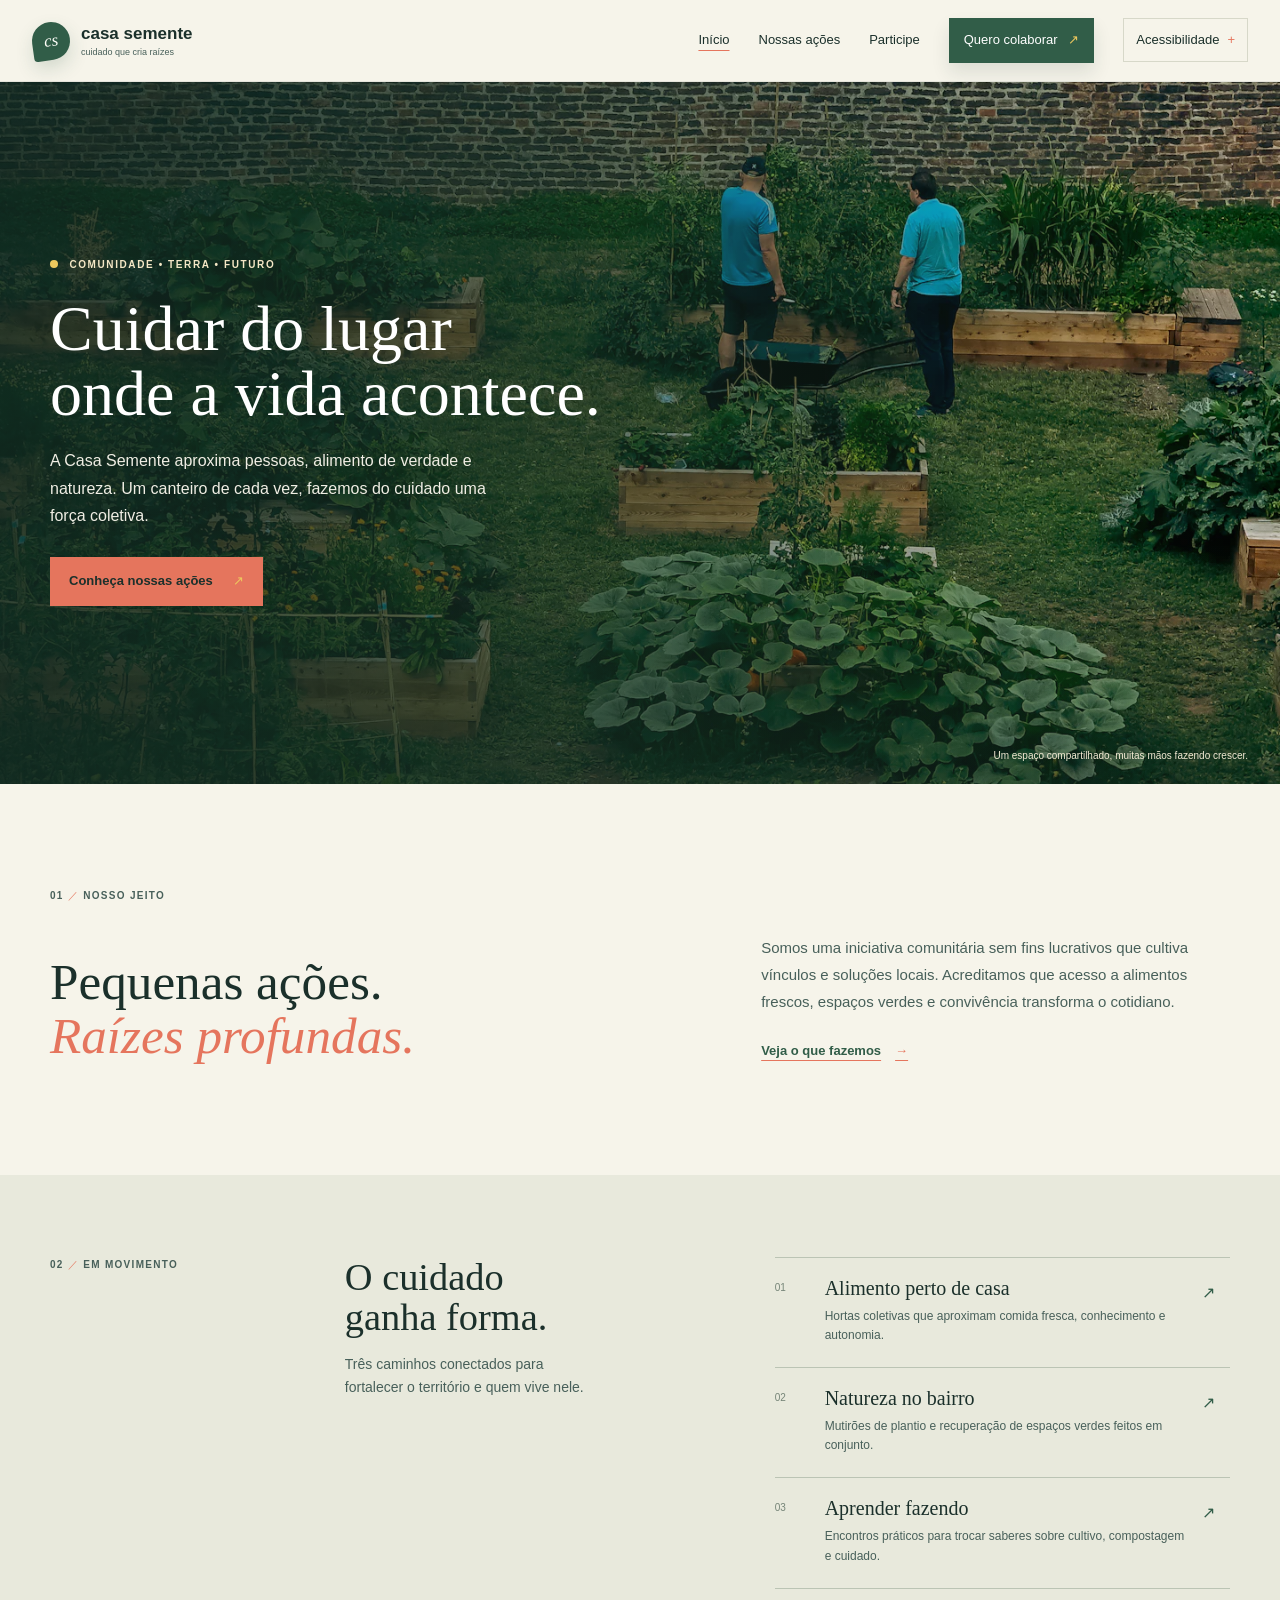
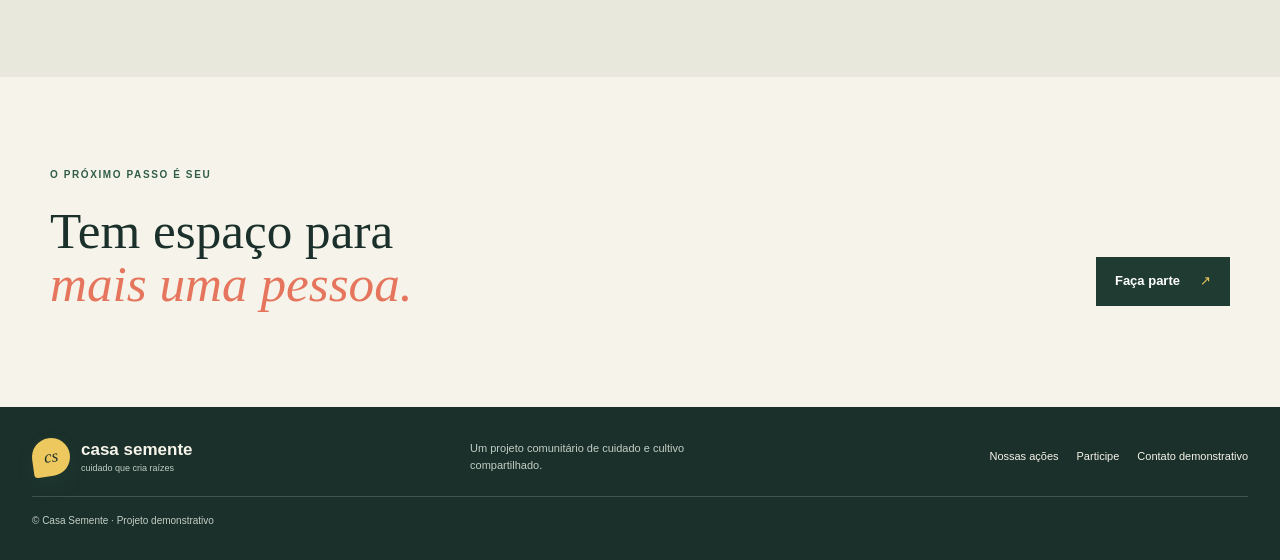
==== commit 717a254d: "Add accessible feedback components" ====
--- a/index.html
+++ b/index.html
@@ -14,7 +14,7 @@
     <header class="site-header">
       <a class="wordmark" href="index.html" aria-label="Casa Semente, página inicial"><span class="wordmark-symbol" aria-hidden="true">cs</span><span>casa semente<small>cuidado que cria raízes</small></span></a>
       <button class="menu-toggle" type="button" aria-expanded="false" aria-controls="site-nav"><span class="menu-icon" aria-hidden="true"></span><span class="visually-hidden">Abrir menu</span></button>
-      <nav class="site-nav" id="site-nav" aria-label="Navegação principal"><a href="index.html" aria-current="page">Início</a><a href="projetos.html">Nossas ações</a><a href="cadastro.html">Participe</a><a class="nav-cta" href="cadastro.html#formulario">Quero colaborar <span aria-hidden="true">↗</span></a></nav>
+      <nav class="site-nav" id="site-nav" aria-label="Navegação principal"><a href="index.html" aria-current="page">Início</a><a href="projetos.html">Nossas ações</a><a href="cadastro.html">Participe</a><a class="nav-cta" href="cadastro.html#formulario">Quero colaborar <span aria-hidden="true">↗</span></a><details class="accessibility-menu"><summary>Acessibilidade</summary><div class="accessibility-options"><button type="button" data-contrast-toggle data-enabled="Alto contraste ativado" data-disabled="Alto contraste desativado" aria-pressed="false">Alto contraste desativado</button><button type="button" data-motion-toggle data-enabled="Reduzir movimento ativado" data-disabled="Reduzir movimento desativado" aria-pressed="false">Reduzir movimento desativado</button></div></details></nav>
     </header>
     <main id="conteudo">
       <section class="home-hero" aria-labelledby="hero-title">
--- a/src/site.css
+++ b/src/site.css
@@ -33,7 +33,7 @@
 button, input, select { font: inherit; }
 button, a { -webkit-tap-highlight-color: transparent; }
 a { color: inherit; }
-a:focus-visible, button:focus-visible, input:focus-visible, select:focus-visible {
+a:focus-visible, button:focus-visible, input:focus-visible, select:focus-visible, .accessibility-menu summary:focus-visible {
   outline: 3px solid #d4543d;
   outline-offset: 4px;
 }
@@ -128,6 +128,42 @@
   text-decoration-color: var(--coral);
   text-underline-offset: 6px;
 }
+.accessibility-menu { position: relative; font-size: 13px; }
+.accessibility-menu summary {
+  display: flex;
+  min-height: 44px;
+  align-items: center;
+  padding: 8px 12px;
+  border: 1px solid var(--line);
+  cursor: pointer;
+  list-style: none;
+}
+.accessibility-menu summary::-webkit-details-marker { display: none; }
+.accessibility-menu summary::after { margin-left: 8px; color: var(--coral); content: "+"; }
+.accessibility-menu[open] summary::after { content: "−"; }
+.accessibility-options {
+  position: absolute;
+  z-index: 20;
+  top: calc(100% + 8px);
+  right: 0;
+  display: grid;
+  width: min(290px, calc(100vw - 32px));
+  gap: 8px;
+  padding: 12px;
+  border: 1px solid var(--line);
+  background: var(--paper-light);
+  box-shadow: 0 12px 26px rgba(27, 48, 43, 0.14);
+}
+.accessibility-options button {
+  min-height: 44px;
+  padding: 9px 11px;
+  border: 1px solid var(--line);
+  background: transparent;
+  color: var(--ink);
+  cursor: pointer;
+  text-align: left;
+}
+.accessibility-options button:hover { background: var(--paper); }
 .nav-cta {
   padding: 12px 15px;
   background: var(--green);
@@ -586,6 +622,7 @@
   background: #e9eadf;
   border: 1px solid rgba(49, 93, 72, 0.12);
 }
+.feedback-alert--info { border-left: 3px solid var(--green); }
 .privacy-note > span {
   display: grid;
   width: 21px;
@@ -751,15 +788,34 @@
 }
 .submit-button { min-width: 210px; }
 .form-status {
-  margin: 17px 0 0;
-  padding: 14px;
-  border-left: 3px solid var(--green);
-  background: #e8e9dc;
+  position: fixed;
+  z-index: 30;
+  right: 24px;
+  bottom: 24px;
+  display: flex;
+  width: min(440px, calc(100vw - 32px));
+  align-items: flex-start;
+  justify-content: space-between;
+  gap: 16px;
+  padding: 16px;
+  border: 1px solid var(--line);
+  border-left: 4px solid var(--green);
+  background: var(--paper-light);
   color: var(--ink);
   font-size: 13px;
   line-height: 1.5;
+  box-shadow: 0 12px 30px rgba(27, 48, 43, 0.2);
 }
 .form-status[hidden] { display: none; }
+.feedback-toast-close {
+  min-width: 44px;
+  min-height: 44px;
+  padding: 8px;
+  border: 1px solid var(--line);
+  background: transparent;
+  color: var(--ink);
+  cursor: pointer;
+}
 .form-footnote {
   max-width: 440px;
   margin: 16px 0 0;
@@ -844,6 +900,8 @@
   .site-nav.is-open { display: grid; }
   .site-nav a { padding: 13px 5px; }
   .site-nav .nav-cta { margin-top: 7px; padding-inline: 13px; }
+  .site-nav .accessibility-menu { padding: 8px 5px 0; }
+  .site-nav .accessibility-options { position: static; width: auto; margin-top: 8px; box-shadow: none; }
   .home-hero {
     min-height: 620px;
     max-height: 700px;
@@ -950,6 +1008,7 @@
   .support-option h3 { font-size: 23px; }
   .support-note { margin-top: 26px; }
   .signup-main { padding-bottom: 58px; }
+  .form-status { right: 16px; bottom: 16px; }
   .signup-intro {
     grid-template-columns: 1fr;
     gap: 19px;
@@ -983,5 +1042,47 @@
   *, *::before, *::after {
     scroll-behavior: auto !important;
     transition-duration: 0.01ms !important;
-  }
+    animation-duration: 0.01ms !important;
+    animation-iteration-count: 1 !important;
+  }
+}
+
+html[data-contrast="high"] {
+  --ink: #000;
+  --ink-soft: #171717;
+  --paper: #fff;
+  --paper-light: #fff;
+  --green: #00451f;
+  --green-deep: #003718;
+  --coral: #851d00;
+  --yellow: #ffdf00;
+  --line: #333;
+  --shadow: rgba(0, 0, 0, 0.28);
+}
+html[data-contrast="high"] main > :not(.home-hero):not(.support-band):not(.learning-band) {
+  background-color: #fff;
+  color: #000;
+}
+html[data-contrast="high"] .site-header,
+html[data-contrast="high"] .site-nav,
+html[data-contrast="high"] .project-copy,
+html[data-contrast="high"] .accessibility-options { background-color: #fff; }
+html[data-contrast="high"] .home-hero,
+html[data-contrast="high"] .support-band,
+html[data-contrast="high"] .learning-band { background-color: #000; color: #fff; }
+html[data-contrast="high"] a:not(.button):not(.wordmark) { text-decoration: underline; text-decoration-thickness: 0.12em; }
+html[data-contrast="high"] a:focus-visible,
+html[data-contrast="high"] button:focus-visible,
+html[data-contrast="high"] input:focus-visible,
+html[data-contrast="high"] select:focus-visible { outline-color: #000; }
+html[data-contrast="high"] .hero-shade {
+  background: linear-gradient(90deg, rgba(0, 0, 0, 0.94), rgba(0, 0, 0, 0.68) 52%, rgba(0, 0, 0, 0.18));
+}
+html[data-motion="reduce"] *,
+html[data-motion="reduce"] *::before,
+html[data-motion="reduce"] *::after {
+  scroll-behavior: auto !important;
+  transition-duration: 0.01ms !important;
+  animation-duration: 0.01ms !important;
+  animation-iteration-count: 1 !important;
 }
